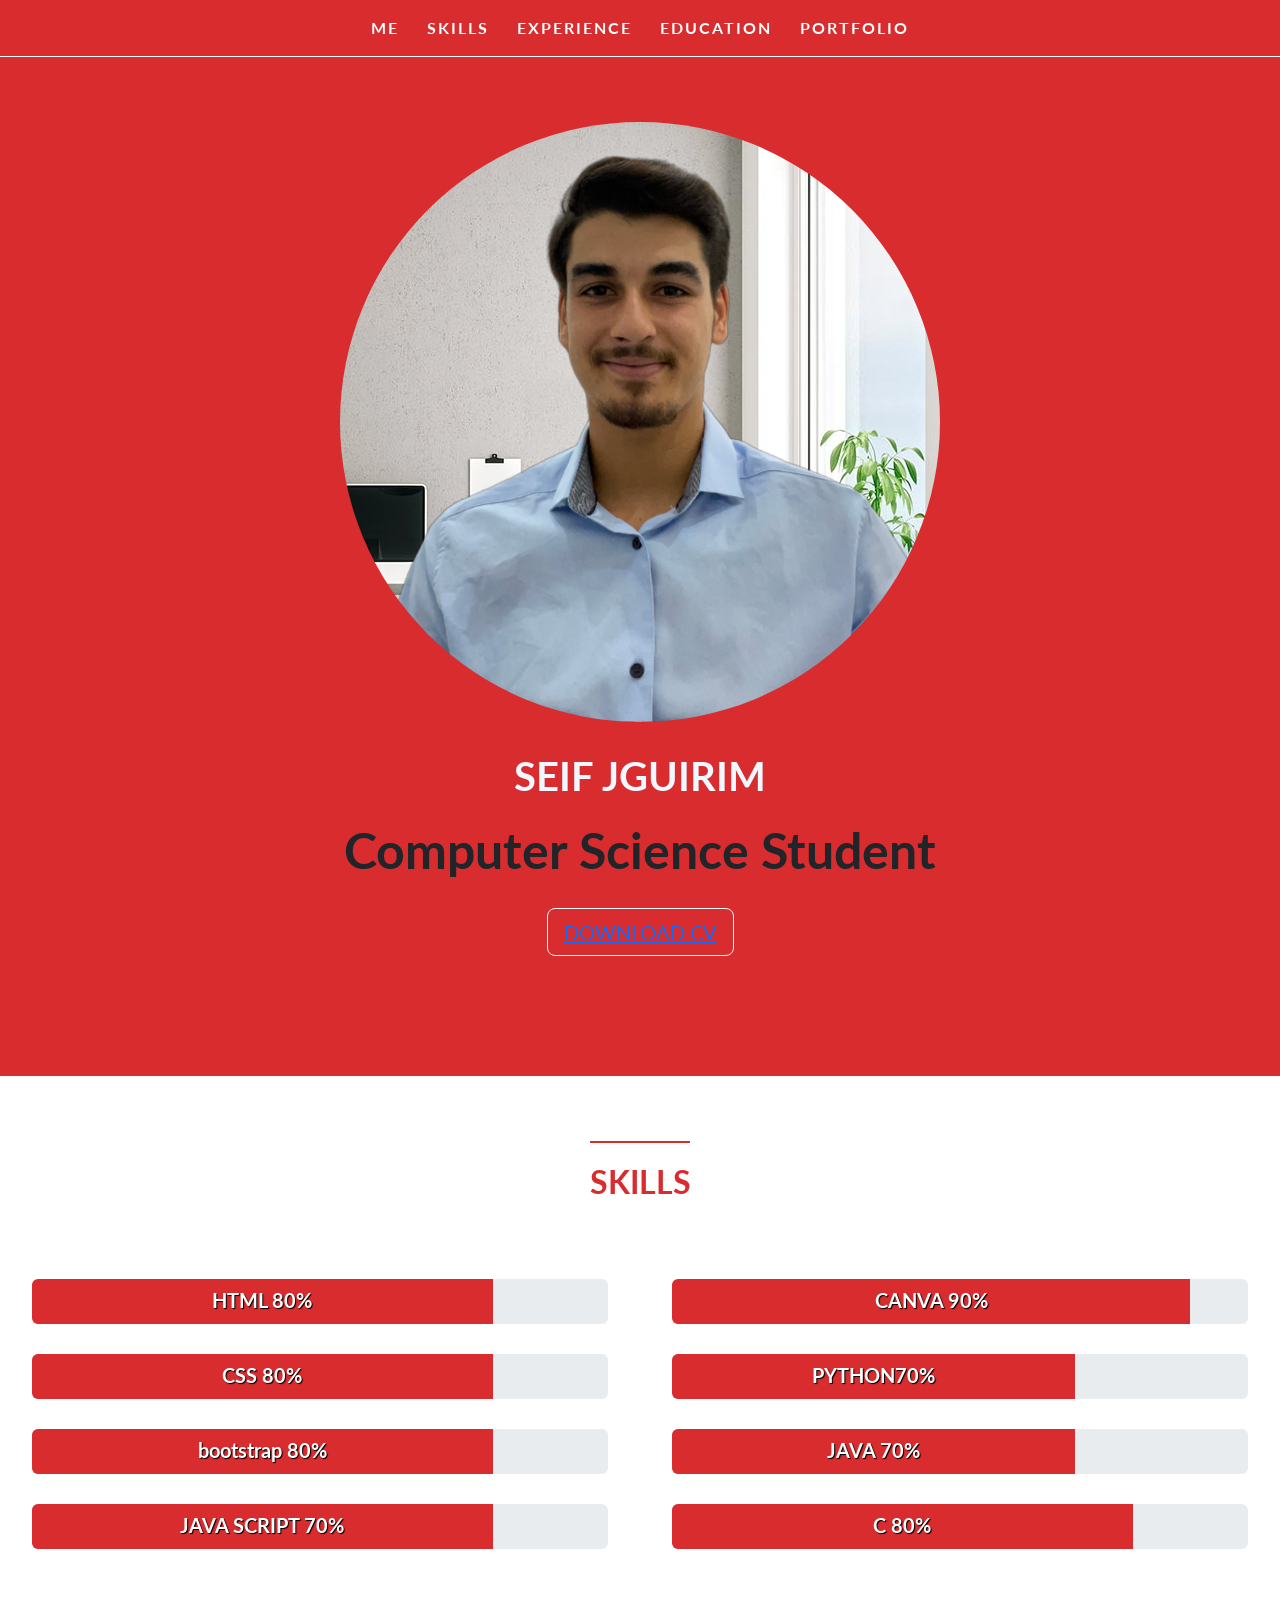
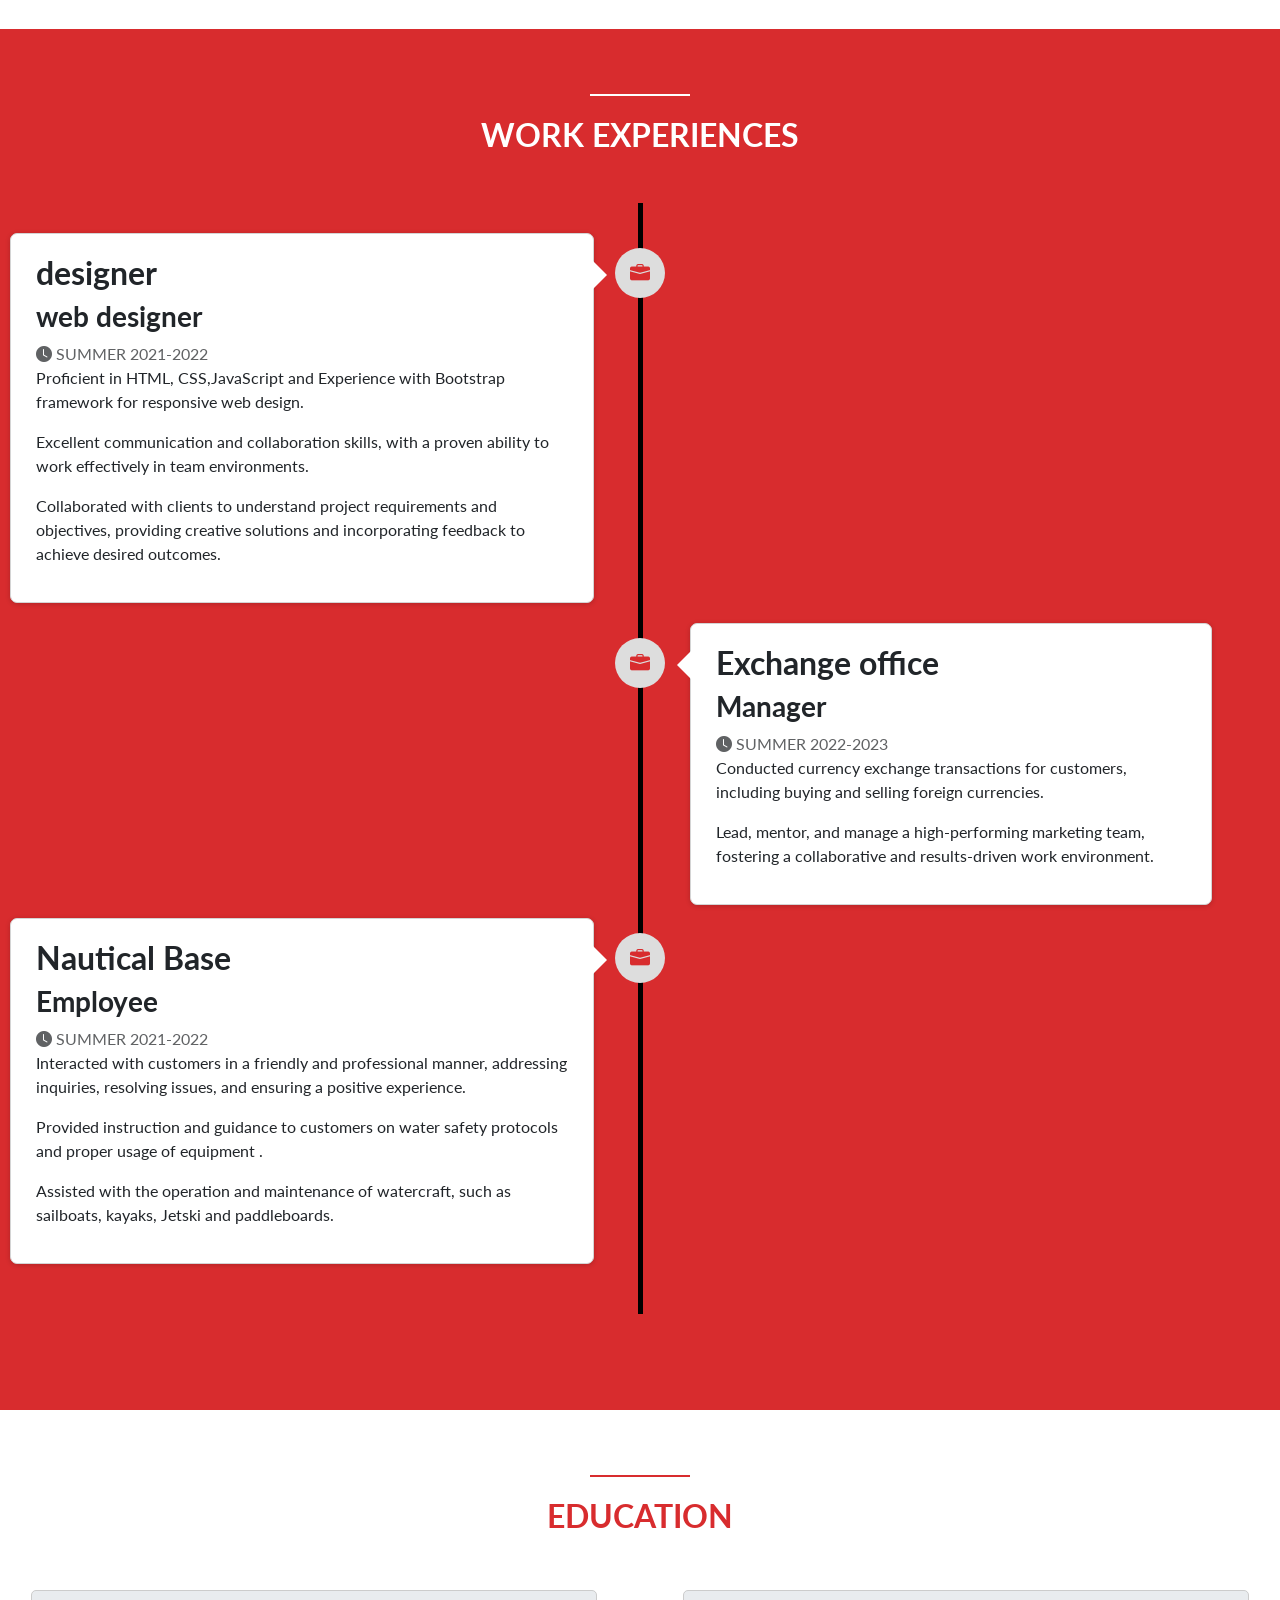
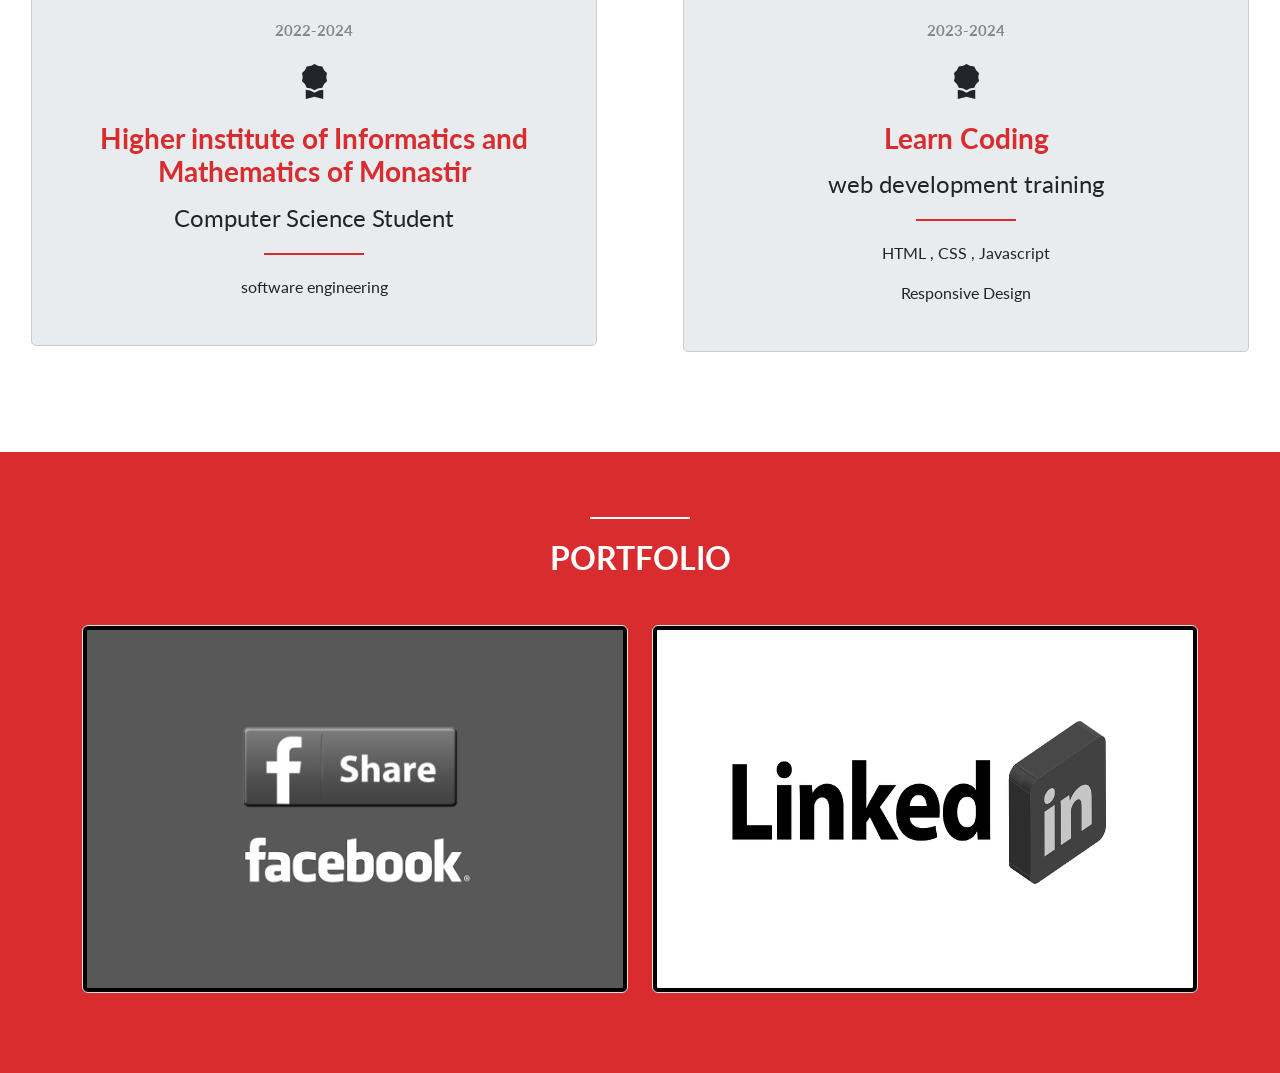
==== index.html @ d3e2238e "first commit" ====
<!DOCTYPE html>
<html>
    <head>
        <title>JGUIRIM SEIF</title>
        <meta charset="utf-8">
        <meta name="viewport" content="width=device-width" , initial= >
        <link href="https://cdn.jsdelivr.net/npm/bootstrap@5.3.2/dist/css/bootstrap.min.css" rel="stylesheet" integrity="sha384-T3c6CoIi6uLrA9TneNEoa7RxnatzjcDSCmG1MXxSR1GAsXEV/Dwwykc2MPK8M2HN" crossorigin="anonymous">
        <script src="https://cdn.jsdelivr.net/npm/bootstrap@5.3.2/dist/js/bootstrap.bundle.min.js" integrity="sha384-C6RzsynM9kWDrMNeT87bh95OGNyZPhcTNXj1NW7RuBCsyN/o0jlpcV8Qyq46cDfL" crossorigin="anonymous"></script>
        <link href='http://fonts.googleapis.com/css?family=Lato&subset=latin,latin-ext' rel='stylesheet' type='text/css'>
        <link rel="stylesheet" href="css/style.css">
        <script src="js/script.js"></script>
        <link rel="stylesheet" href="https://cdn.jsdelivr.net/npm/bootstrap-icons@1.11.3/font/bootstrap-icons.min.css">
    </head>
    <body data-bs-spy="scroll" data-bs-target="#mynavbar">
        <nav  id="mynavbar" class="navbar navbar-expand-lg bg-body-white sticky-top">
            <div class="container-fluid">
              <button class="navbar-toggler" type="button" data-bs-toggle="collapse" data-bs-target="#navbarNavAltMarkup" aria-controls="navbarNavAltMarkup" aria-expanded="false" aria-label="Toggle navigation">
                <span class="navbar-toggler-icon"></span>
              </button>
              <div class="collapse navbar-collapse" id="navbarNavAltMarkup">
                <div class="navbar-nav">
                  <a class="nav-link active" aria-current="page" href="#about">ME</a>
                  <a class="nav-link" href="#skills">Skills</a>
                  <a class="nav-link" href="#experienceProfesionnelle">Experience</a>
                  <a class="nav-link" href="#education">Education</a>
                  <a class="nav-link" href="#portfolio">Portfolio</a>
                </div>
              </div>
            </div>
          </nav>
        <section id="about" class="container-fluid">
            
            <div class="col-8 profile-pic" class="">
                <img src="pics\profile-pic2(3) (1).png" class="rounded-circle" >
            </div>
            <div class="heading">
                <h1 style="color: aliceblue;">Seif JGUIRIM</h1>
                <h3>Computer Science Student</h3>
                <button id="button1" type="button" class="btn btn-outline-light btn-lg">
                    <a href="docs/Seif JGUIRIM.pdf">Download Cv</a>
                </button>
            </div>
        </section>
        <section id = "skills">
            <div class="divider" ></div>
            <div class="heading">
                <h2>Skills</h2>
            </div>
            <div class="container-fluid">
                <div class="row">
                   <div class="col-lg-6">
                        <div class="progress1">
                            <div class="progress" role="progressbar" aria-label="Example with label" aria-valuenow="80" aria-valuemin="0" aria-valuemax="100">
                                <div class="progress-bar" style="width: 80%"><h5>HTML 80%</h5></div>
                            </div>
                        </div>
                        <div class="progress2">
                            <div class="progress" role="progressbar" aria-label="Example with label" aria-valuenow="50" aria-valuemin="0" aria-valuemax="100">
                                <div class="progress-bar" style="width: 80%"><h5>CSS 80%</h5></div>
                            </div>
                        </div>
                        <div class="progress3">
                            <div class="progress" role="progressbar" aria-label="Example with label" aria-valuenow="25" aria-valuemin="0" aria-valuemax="100">
                                <div class="progress-bar" style="width: 80%"><h5>bootstrap 80%</h5></div>
                            </div>
                        </div>
                        <div class="progress3">
                            <div class="progress" role="progressbar" aria-label="Example with label" aria-valuenow="25" aria-valuemin="0" aria-valuemax="100">
                                <div class="progress-bar" style="width: 80%"><h5>JAVA SCRIPT 70%</h5></div>
                            </div>
                        </div>
                   </div>
                    <div class="col-lg-6">
                        <div class="progress4">
                            <div class="progress" role="progressbar" aria-label="Example with label" aria-valuenow="25" aria-valuemin="0" aria-valuemax="100">
                                <div class="progress-bar" style="width: 90%"><h5>CANVA 90%</h5></div>
                            </div>
                        </div>
                        <div class="progress5">
                            <div class="progress" role="progressbar" aria-label="Example with label" aria-valuenow="100" aria-valuemin="0" aria-valuemax="100">
                                <div class="progress-bar" style="width: 70%"><h5>PYTHON70%</h5></div>
                            </div>
                        </div>
                        <div class="progress6">
                            <div class="progress" role="progressbar" aria-label="Example with label" aria-valuenow="25" aria-valuemin="0" aria-valuemax="100">
                                <div class="progress-bar" style="width: 70%"><h5>JAVA 70%</h5></div>
                            </div>
                        </div>
                        <div class="progress3">
                            <div class="progress" role="progressbar" aria-label="Example with label" aria-valuenow="25" aria-valuemin="0" aria-valuemax="100">
                                <div class="progress-bar" style="width: 80%"><h5>C 80%</h5></div>
                            </div>
                        </div>
                    </div>
                </div>
            </div>
        </section>
        <section id="experienceProfesionnelle">
            <div class="divider white"></div>
            <div class="heading">
                <h2>WORK EXPERIENCES </h2>
            </div>
            <ul class="timeline" >
                <li>
                    <div class="timeline-badge">
                        <span class="bi bi-briefcase-fill"></span>
                    </div>
                    <div class="timeline-panel-container">
                        <div class="timeline-panel">
                            <div class="timeline-heading">
                                <h2>designer</h2>
                                <h3>web designer</h3>
                                <span class="bi  bi-clock-fill"> SUMMER 2021-2022</span>
                            </div>
                            <div class="timeline-body">
                                        <p>Proficient in HTML, CSS,JavaScript and Experience with Bootstrap framework for responsive web design.</p>
                                        <p>Excellent communication and collaboration skills, with a proven ability to work effectively in team environments.</p>
                                        <p>Collaborated with clients to understand project requirements and objectives, providing creative solutions and incorporating feedback to achieve desired outcomes.</p>
                            </div>
                        </div>

                    </div>

                </li>
                <li>
                    <div class="timeline-badge">
                        <span class="bi bi-briefcase-fill"></span>
                    </div>
                    <div class="timeline-panel-container-inverted">
                        <div class="timeline-panel">
                            <div class="timeline-heading">
                                <h2>Exchange office</h2>
                                <h3>Manager </h3>
                                <span class="bi  bi-clock-fill"> SUMMER 2022-2023</span>
                        
                            </div>
                            <div class="timeline-body">
                                        <p>Conducted currency exchange transactions for customers, including buying and selling foreign currencies.</p>
                                        <p>Lead, mentor, and manage a high-performing marketing team, fostering a collaborative and results-driven work environment.</p>
                            </div>
                        </div>
                    </div>
                </li>
                <li>
                    <div class="timeline-badge">
                        <span class="bi bi-briefcase-fill"></span>
                    </div>
                    <div class="timeline-panel-container2">
                        <div class="timeline-panel">
                            <div class="timeline-heading">
                                <h2>Nautical Base</h2>
                                <h3>Employee</h3>
                                <span class="bi  bi-clock-fill"> SUMMER 2021-2022</span>
                            </div>
                            <div class="timeline-body">
                                        <p>Interacted with customers in a friendly and professional manner, addressing inquiries, resolving issues, and ensuring a positive experience.</p>
                                        <p>Provided instruction and guidance to customers on water safety protocols and proper usage of equipment .</p>
                                        <p>Assisted with the operation and maintenance of watercraft, such as sailboats, kayaks, Jetski and paddleboards.</p> 
                            </div>
                        </div>

                    </div>
                </li>
                

            </ul>

        </section>
        <section id="education">
            <div class="divider red"></div>
            <div class="heading">
                <h2>EDUCATION</h2>
            </div>
            <div class="row">
                <div class="col-md-6">
                    <div class="education-block">
                        <h5>2022-2024</h5>
                        <span class="bi bi-award-fill"></span>
                        <h3>Higher institute of Informatics and Mathematics of Monastir</h3>
                        <h4>Computer Science Student</h4>
                        <div class="divider"></div>
                        <p>software engineering</p>  
                    </div>
                </div>
                <div class="col-md-6">
                        <div class="education-block">
                            <h5>2023-2024</h5>
                            <span class="bi bi-award-fill"></span>
                            <h3>Learn Coding</h3>
                            <h4>web development training</h4>
                            <div class="divider"></div>
                            <p>HTML , CSS , Javascript </p>
                            <p>Responsive Design</p>
                    </div>
                </div>
            </div>


        </section>
        <section id="portfolio">
            <div class="container">
                <div class="divider white"></div>
                <div class="heading">
                    <h2>PORTFOLIO</h2>
                </div>
                <div class="row">
                    <div class="col-md-6">
                        <a href="https://www.facebook.com/jguirim.seif/" target="_blank">
                            <img src="pics/facebook_share.png" class="img-thumbnail" alt="facebook share">
                        </a>
                    </div>
                    <div class="col-md-6">
                        <a href="https://www.linkedin.com/in/seif-jguirim-89218024a/">
                            <img id="img2" src="pics/linkedin.png" class="img-thumbnail" alt="linkedin">
                        </a>
                    </div>
                
                </div>  
            </div>
        </section>
        
    </body>
</html>
---- css/style.css ----
/*GENERAL*/
body{
    font-family: 'Lato', sans-serif;
}
h1,h2,h3,h4,h5,h6 {
    font-weight: bold;
}
img{
    max-width: 100%;
    height: auto;
}
section{
    padding: 65px 0 80px 0;

}
section .heading{
    text-align: center;
    padding-bottom: 40px;


}
section .heading h2{
    text-transform: uppercase;
}
.divider{
    width: 100px;
    height: 2px;
    background-color: #d82c2e;
    margin: 0 auto 20px;

}
.divider.white{
    background-color: white;
}

/*NAVBAR*/
.navbar {
    background-color: #d82c2e;
    letter-spacing: 2px;
    text-transform: uppercase;
    font-weight: bold;
    border-bottom: 1px solid white;

}
.navbar-nav{
    margin: 0 auto;
    text-align: center;
}
.nav-link {
    color: white !important;
    margin: 0 6px;
}
.nav-link-active, 
.nav-link:hover{
    background-color: white;
    color: #d82c2e !important;

}


/*   ABOUT  */



#about {
    background-color: #d82c2e;
}
.profile-pic{
    text-align: center;
    margin: 0px auto 30px;
}
#about .heading h1{
    color: white;
    text-transform: uppercase;
    margin-bottom: 20px;
}
#about .heading h3{
    font-size: 50px;

}
#button1{
    
    text-transform: uppercase;
    margin-top:20px;
    color: white !important;

}
/* Skills*/
#skills .heading h2{
    color : #d82c2e;

}
#skills .progress{
    height: 45px;
    margin: 30px 20px;

}
#skills .progress:last-child {
    margin-bottom: 0px;

}
#skills .progress-bar{
    background-color: #d82c2e;
}
#skills .progress-bar h5{
    text-shadow: 1px 1px 1px black;
    margin-bottom: 3px;
}

/*WORK EXPERIENCE*/
#experienceProfesionnelle{
    background-color:#d82c2e ;
}
.heading h2{
    color: white;
    font-family: ;
}
.timeline-badge{
   
    color: #d82c2e;

}
ul{
    list-style: none;
}
.timeline{
    padding: 30px 10px;
    position: relative;
}
.timeline:before{
    content:" " ;
    top: 0;
    bottom: 0px;
    position: absolute;
    background-color: black;
    width: 5px;
    left: 50%;
    margin-left: -2.5px;

}
.timeline >li {
    margin-bottom: 20px;
    position: relative;
}
.timeline > li:after {
    clear: both;

}
.timeline >li : before, .timeline > li:after {
    content : " ";
    display :table;
}
.timeline-badge {
    color: #d82c2e;
    width: 50px;
    line-height: 50px;
    font-size: 20px;
    text-align:center;
    position:absolute;
    top: 15px;
    margin-left: -25px;
    border-radius: 50%;
    background-color: #ddd;
    left: 50%;
}
.timeline-panel-container{
    width: 51.5%;
    
}
.timeline-panel-container-inverted{
    width: 46%;
    float: right;

}

.timeline-panel-container2{
    width: 51.5%;
    margin-top:25%;
    
}

.timeline-panel {
    width: 90%;
    /*float: right;*/
    background-color: #fff;
    margin-right: 40px;
    border: 1px solid #d4d4d4;
    border-radius: 7px;
    padding: 20px 25px;
    position: relative;
    box-shadow: 0 1px 5px rgba(0,0,0, 0.175);   
}
.timeline-panel:after{
    position: absolute;
    top: 27px;
    right: -14px;
    display: inline-block;
    border-top: 14px solid transparent;
    border-left: 14px solid #fff;
    border-right: 0 solid #fff;
    border-bottom: 14px solid transparent;
    content: " ";
}
.timeline-panel-container-inverted .timeline-panel:after{
    border-left-width: 0;
    border-right-width: 14px;
    left: -14px;
    right: auto;

}
.bi-clock-fill{
    color: #606264;

}
/*Education*/
#education .heading h2 {
    color: #d82c2e;
    margin: 15px 0px;
}
.education-block {
    width: 90%;
    margin: 0 auto;
    text-align: center;
    padding: 30px;
    background: #e9ecef;
    border-radius: 5px;
    border: 1px solid #ccc;
    margin-bottom: 20px;
}
.education-block h5 {
    color: #888;
    font-size: 15px;
    margin-bottom:  15px;

}
.education-block span {
    font-size: 35px;
}
.education-block h3{
    color: #d82c2e;
    margin: 15px 0px;

}
.education-block h4{
    margin-bottom: 20px;
    font-weight: normal ;
}

/*Portfolio*/
#portfolio {
    background-color: #d82c2e;
}
#portfolio .heading h2{
    color: white;
}
#portfolio img {
    height: 100%;
    width: 100%;
    filter: grayscale(100%);
    background-color: black;
    -webkit-filter: grayscale(100%);
} 
#portfolio img:hover{
    filter: none;
    -webkit-filter: none;
}
#portfolio .col-md-4{
    margin-bottom: 20px;
}
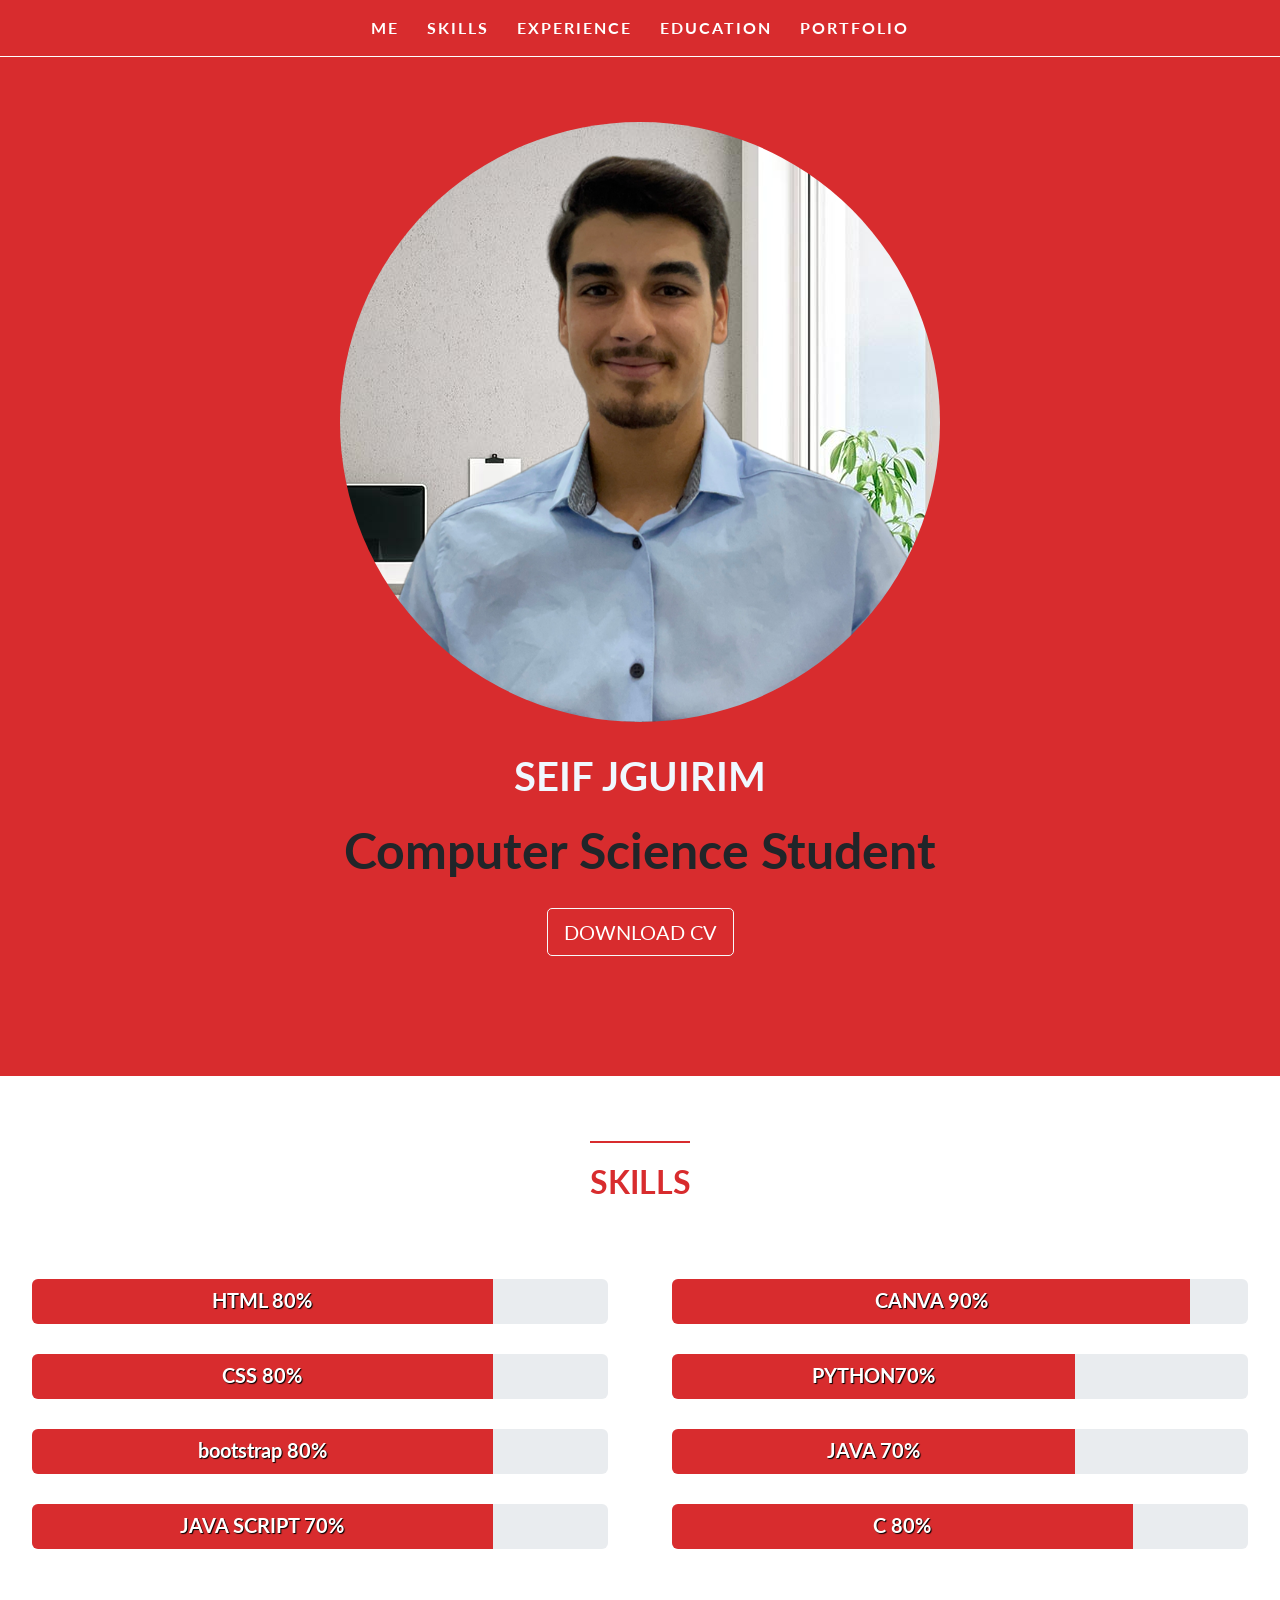
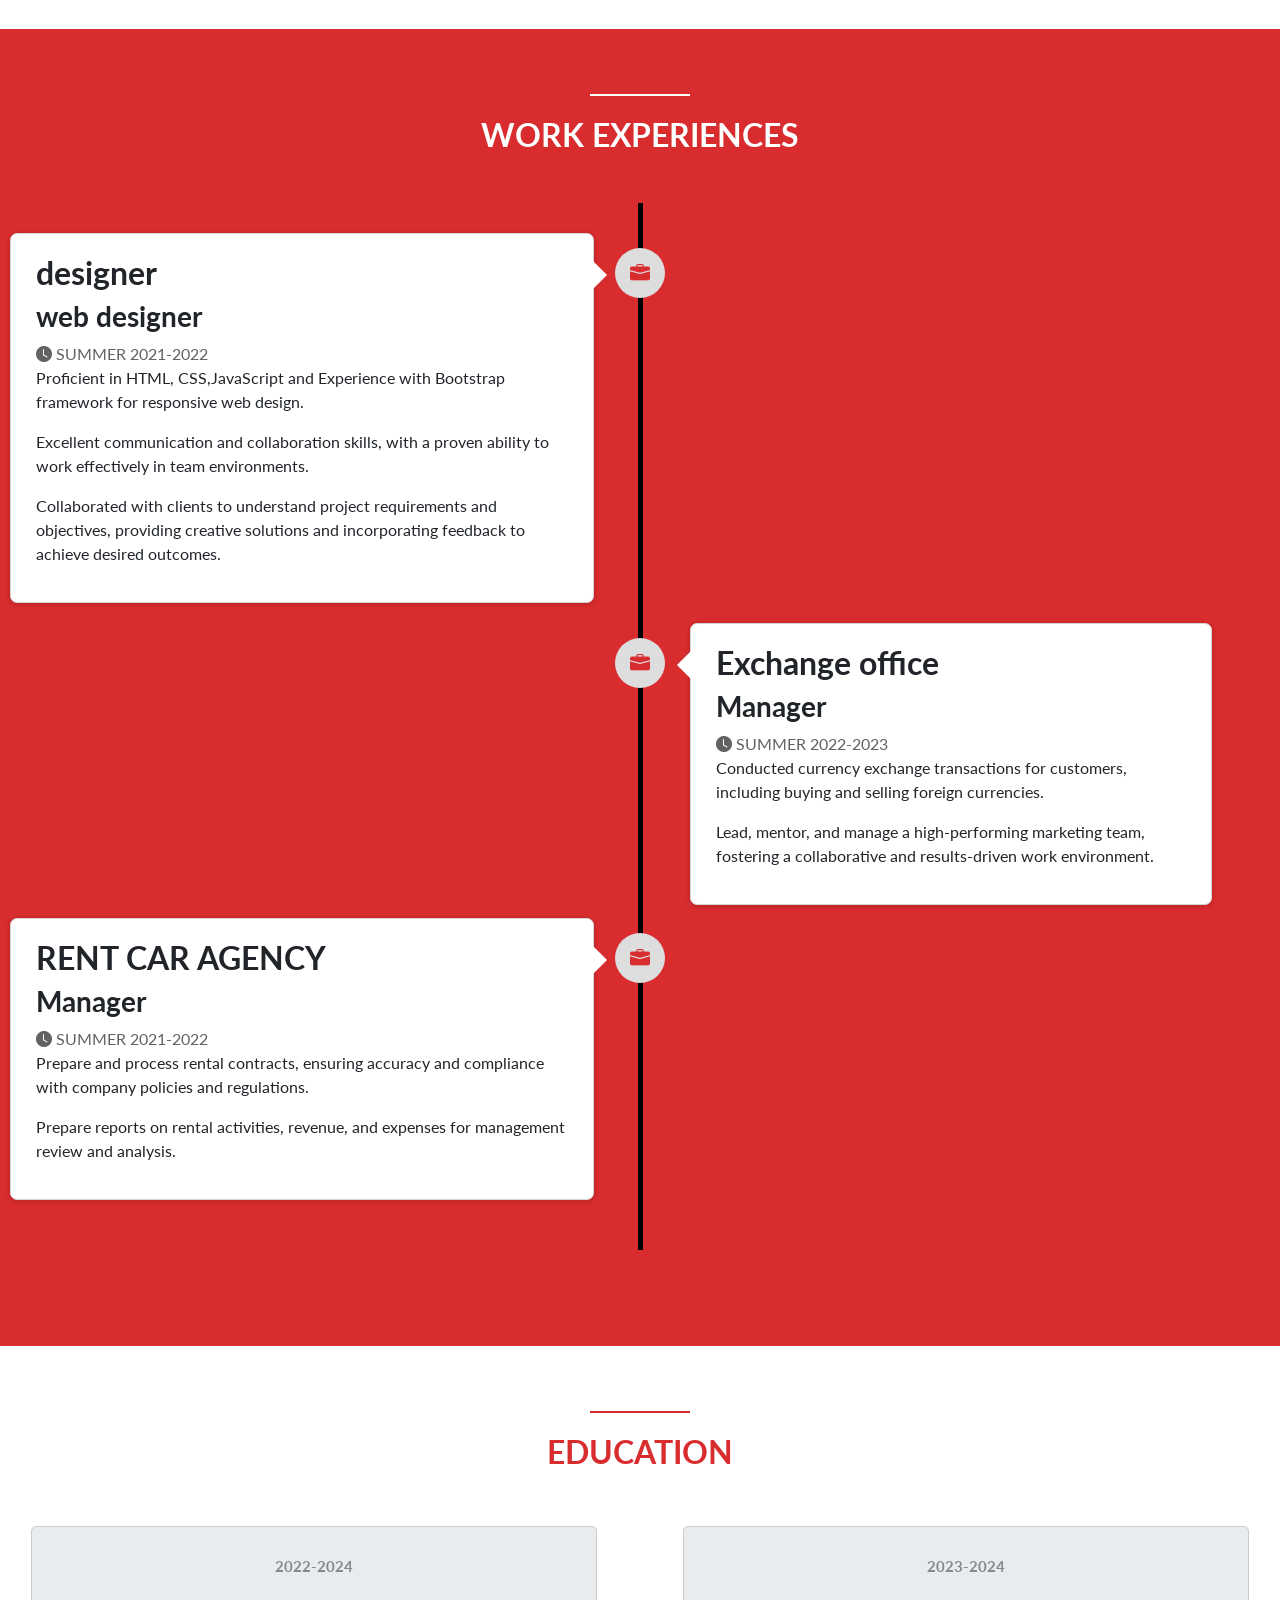
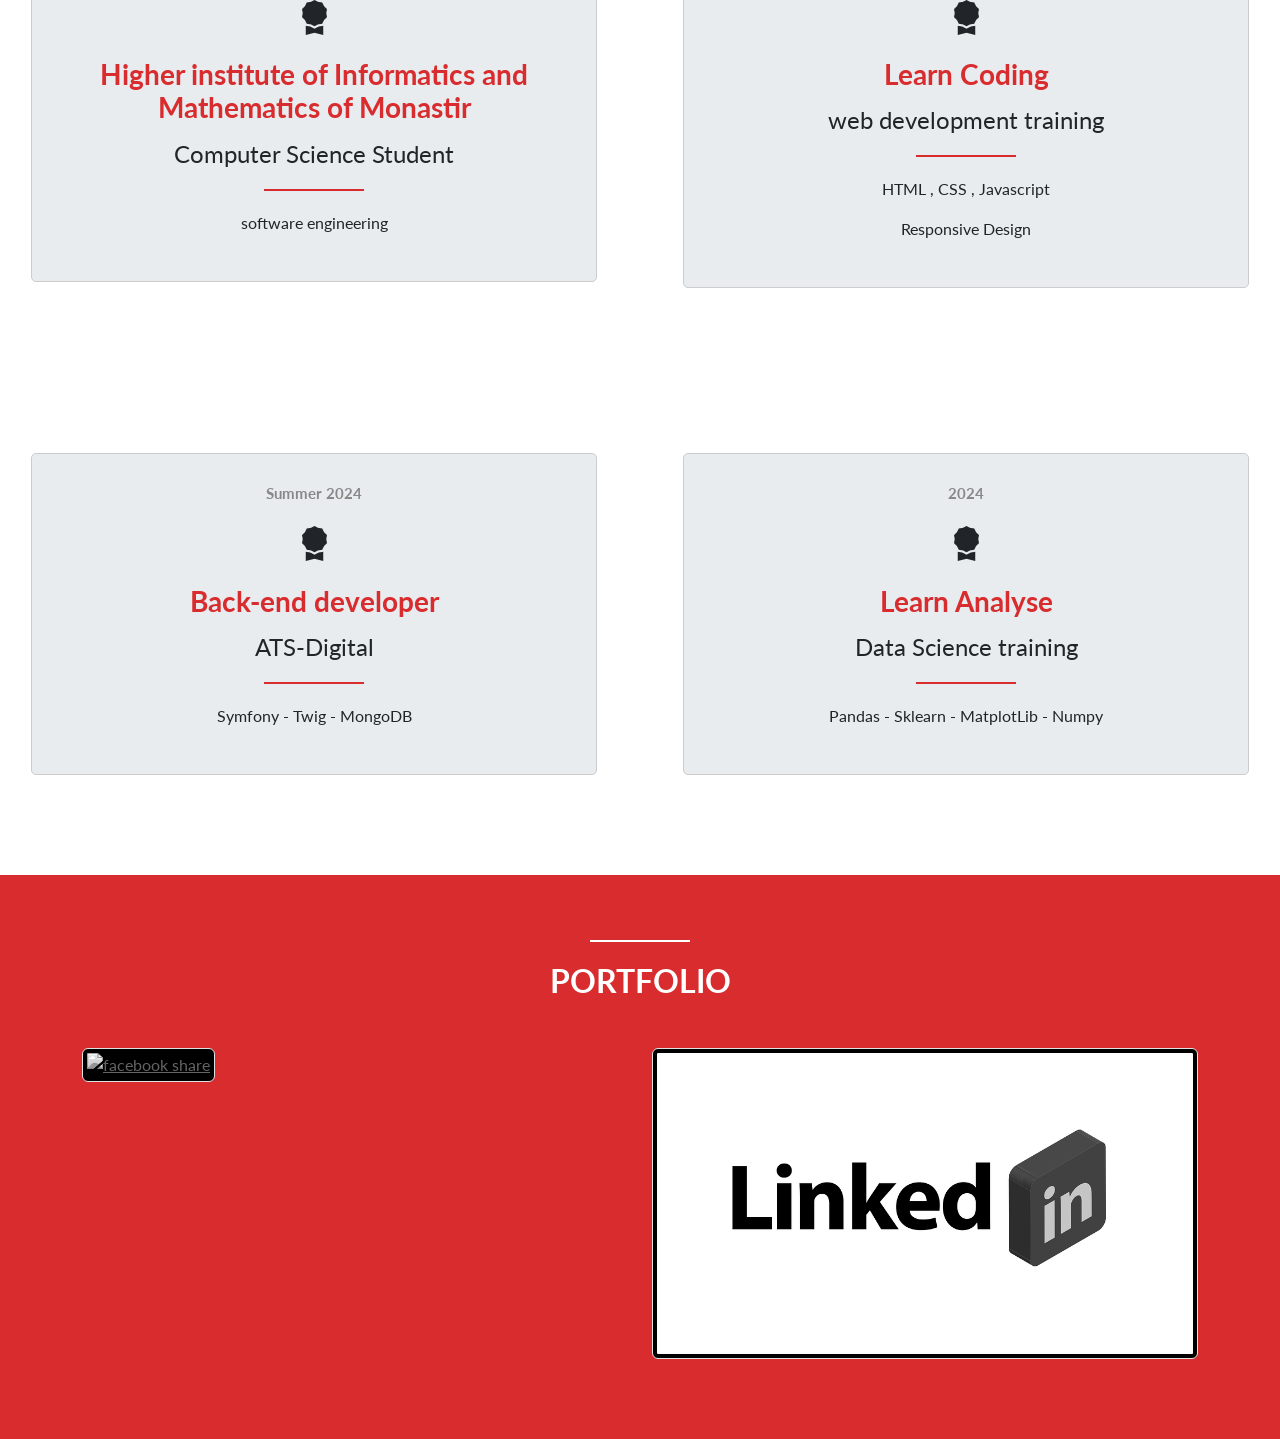
==== commit fcbbf1dd: "Suppression des fichiers inutiles" ====
--- a/index.html
+++ b/index.html
@@ -37,8 +37,25 @@
                 <h1 style="color: aliceblue;">Seif JGUIRIM</h1>
                 <h3>Computer Science Student</h3>
                 <button id="button1" type="button" class="btn btn-outline-light btn-lg">
-                    <a href="docs/Seif JGUIRIM.pdf">Download Cv</a>
+                    <a href="docs/CVanglais.pdf">Download CV</a>
                 </button>
+                
+                <style>
+                    #button1 {
+                        border-radius: 5px;
+                        padding: 8px 16px;
+                    }
+                
+                    #button1:hover {
+                        background-color: #f8f9fa; /* Light background on hover */
+                    }
+                
+                    .btn a {
+                        text-decoration: none;
+                        color: inherit;
+                    }
+                </style>
+                
             </div>
         </section>
         <section id = "skills">
@@ -148,14 +165,18 @@
                     <div class="timeline-panel-container2">
                         <div class="timeline-panel">
                             <div class="timeline-heading">
-                                <h2>Nautical Base</h2>
-                                <h3>Employee</h3>
+                                <h2>RENT CAR AGENCY</h2>
+                                <h3>Manager</h3>
                                 <span class="bi  bi-clock-fill"> SUMMER 2021-2022</span>
                             </div>
                             <div class="timeline-body">
-                                        <p>Interacted with customers in a friendly and professional manner, addressing inquiries, resolving issues, and ensuring a positive experience.</p>
-                                        <p>Provided instruction and guidance to customers on water safety protocols and proper usage of equipment .</p>
-                                        <p>Assisted with the operation and maintenance of watercraft, such as sailboats, kayaks, Jetski and paddleboards.</p> 
+                                        <p>Prepare and process rental contracts, ensuring accuracy and
+                                            compliance with company policies and regulations.
+                                            </p>
+                                        <p>Prepare reports on rental activities, revenue, and expenses for
+                                            management review and analysis.
+                                            </p>
+                                        
                             </div>
                         </div>
 
@@ -193,6 +214,37 @@
                             <p>Responsive Design</p>
                     </div>
                 </div>
+
+            </div>
+
+
+        </section>
+        <section id="experiences2">
+            
+            <div class="row">
+                <div class="col-md-6">
+                    <div class="experience-block">
+                        <h5>Summer 2024</h5>
+                        <span class="bi bi-award-fill"></span>
+                        <h3>Back-end developer </h3>
+                        <h4> ATS-Digital</h4>
+                        <div class="divider"></div>
+                        <p>Symfony - Twig - MongoDB</p>
+                       
+                    </div>
+                </div>
+                <div class="col-md-6">
+                        <div class="experience-block">
+                            <h5>2024</h5>
+                            <span class="bi bi-award-fill"></span>
+                            <h3>Learn Analyse</h3>
+                            <h4>Data Science training</h4>
+                            <div class="divider"></div>
+                            <p>Pandas - Sklearn - MatplotLib - Numpy</p>
+                            <p></p>
+                    </div>
+                </div>
+                
             </div>
 
 
@@ -205,8 +257,8 @@
                 </div>
                 <div class="row">
                     <div class="col-md-6">
-                        <a href="https://www.facebook.com/jguirim.seif/" target="_blank">
-                            <img src="pics/facebook_share.png" class="img-thumbnail" alt="facebook share">
+                        <a href="https://github.com/jguirim-seif" target="_blank">
+                            <img src="pics/githubpic.jpg" class="img-thumbnail" alt="facebook share">
                         </a>
                     </div>
                     <div class="col-md-6">
--- a/css/style.css
+++ b/css/style.css
@@ -246,6 +246,36 @@
     font-weight: normal ;
 }
 
+
+.experience-block {
+    width: 90%;
+    margin: 0 auto;
+    text-align: center;
+    padding: 30px;
+    background: #e9ecef;
+    border-radius: 5px;
+    border: 1px solid #ccc;
+    margin-bottom: 20px;
+}
+.experience-block h5 {
+    color: #888;
+    font-size: 15px;
+    margin-bottom:  15px;
+
+}
+.experience-block span {
+    font-size: 35px;
+}
+.experience-block h3{
+    color: #d82c2e;
+    margin: 15px 0px;
+
+}
+.experience-block h4{
+    margin-bottom: 20px;
+    font-weight: normal ;
+}
+
 /*Portfolio*/
 #portfolio {
     background-color: #d82c2e;
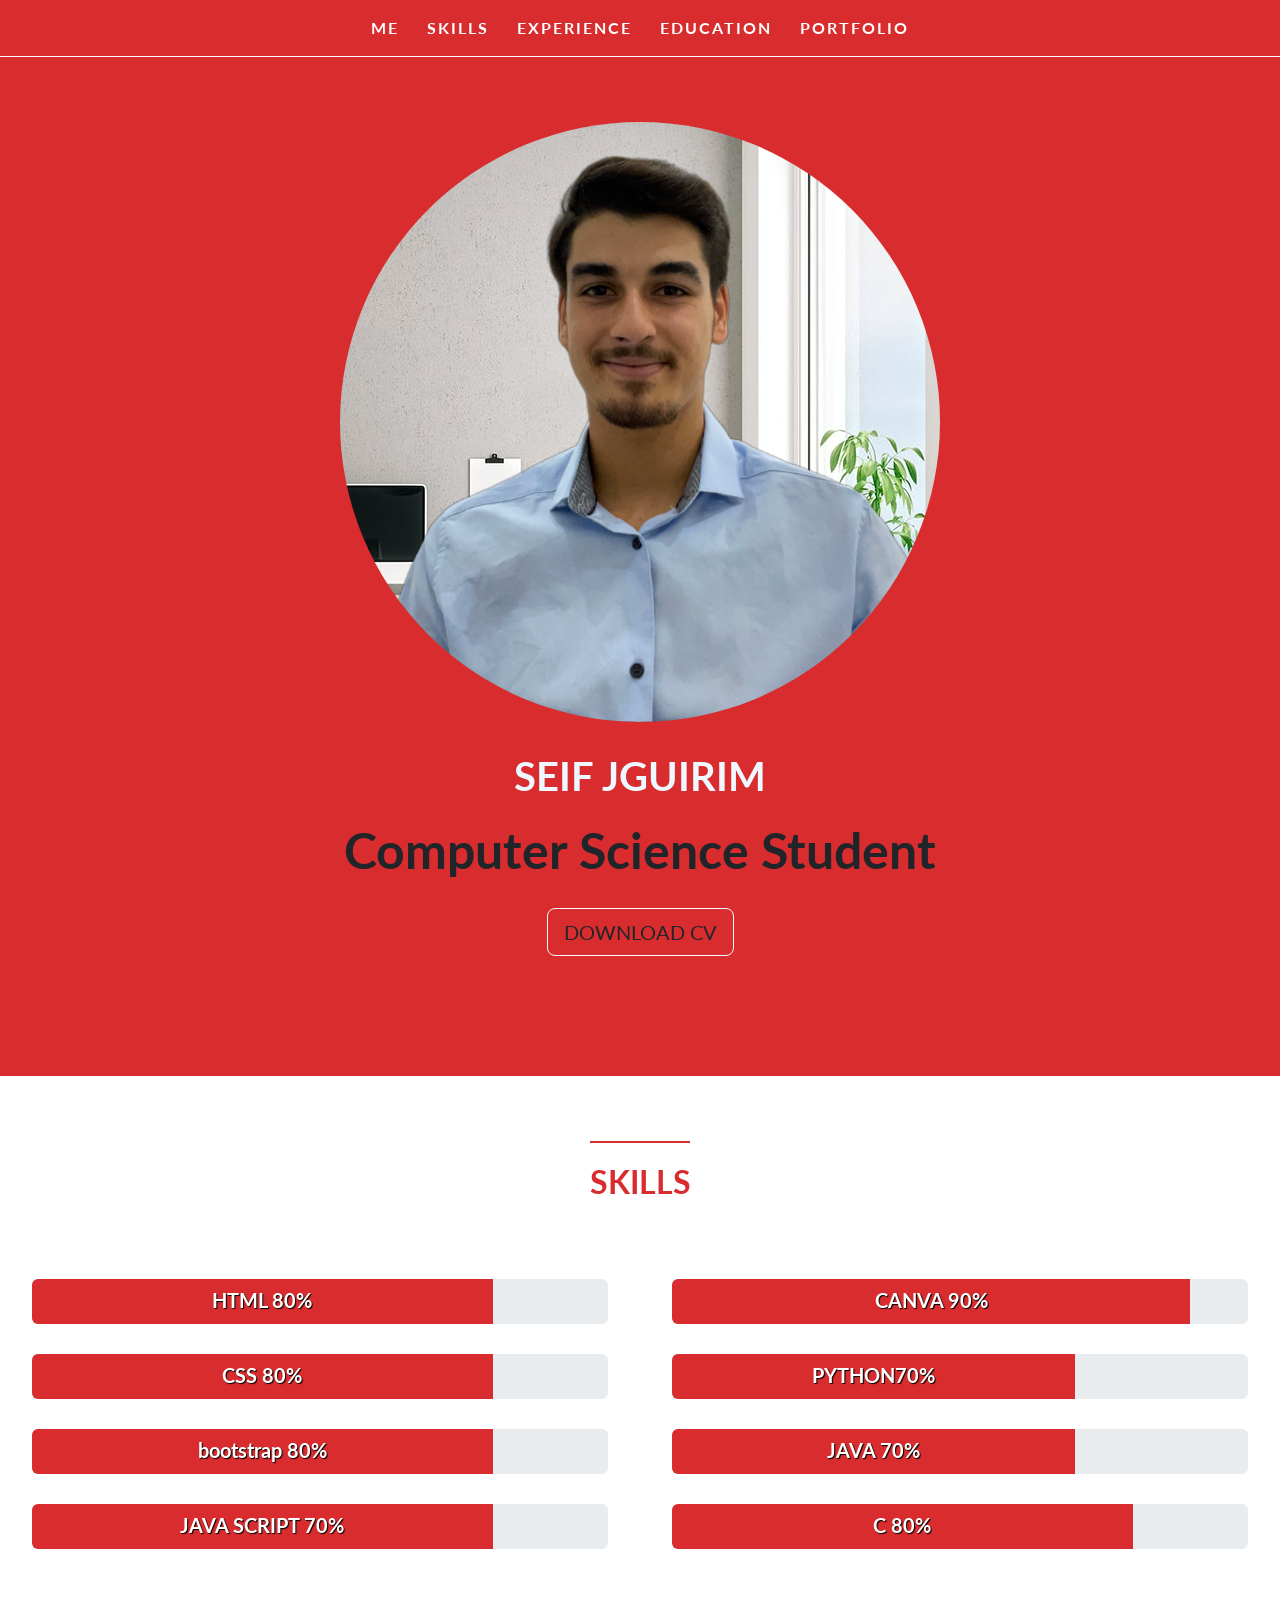
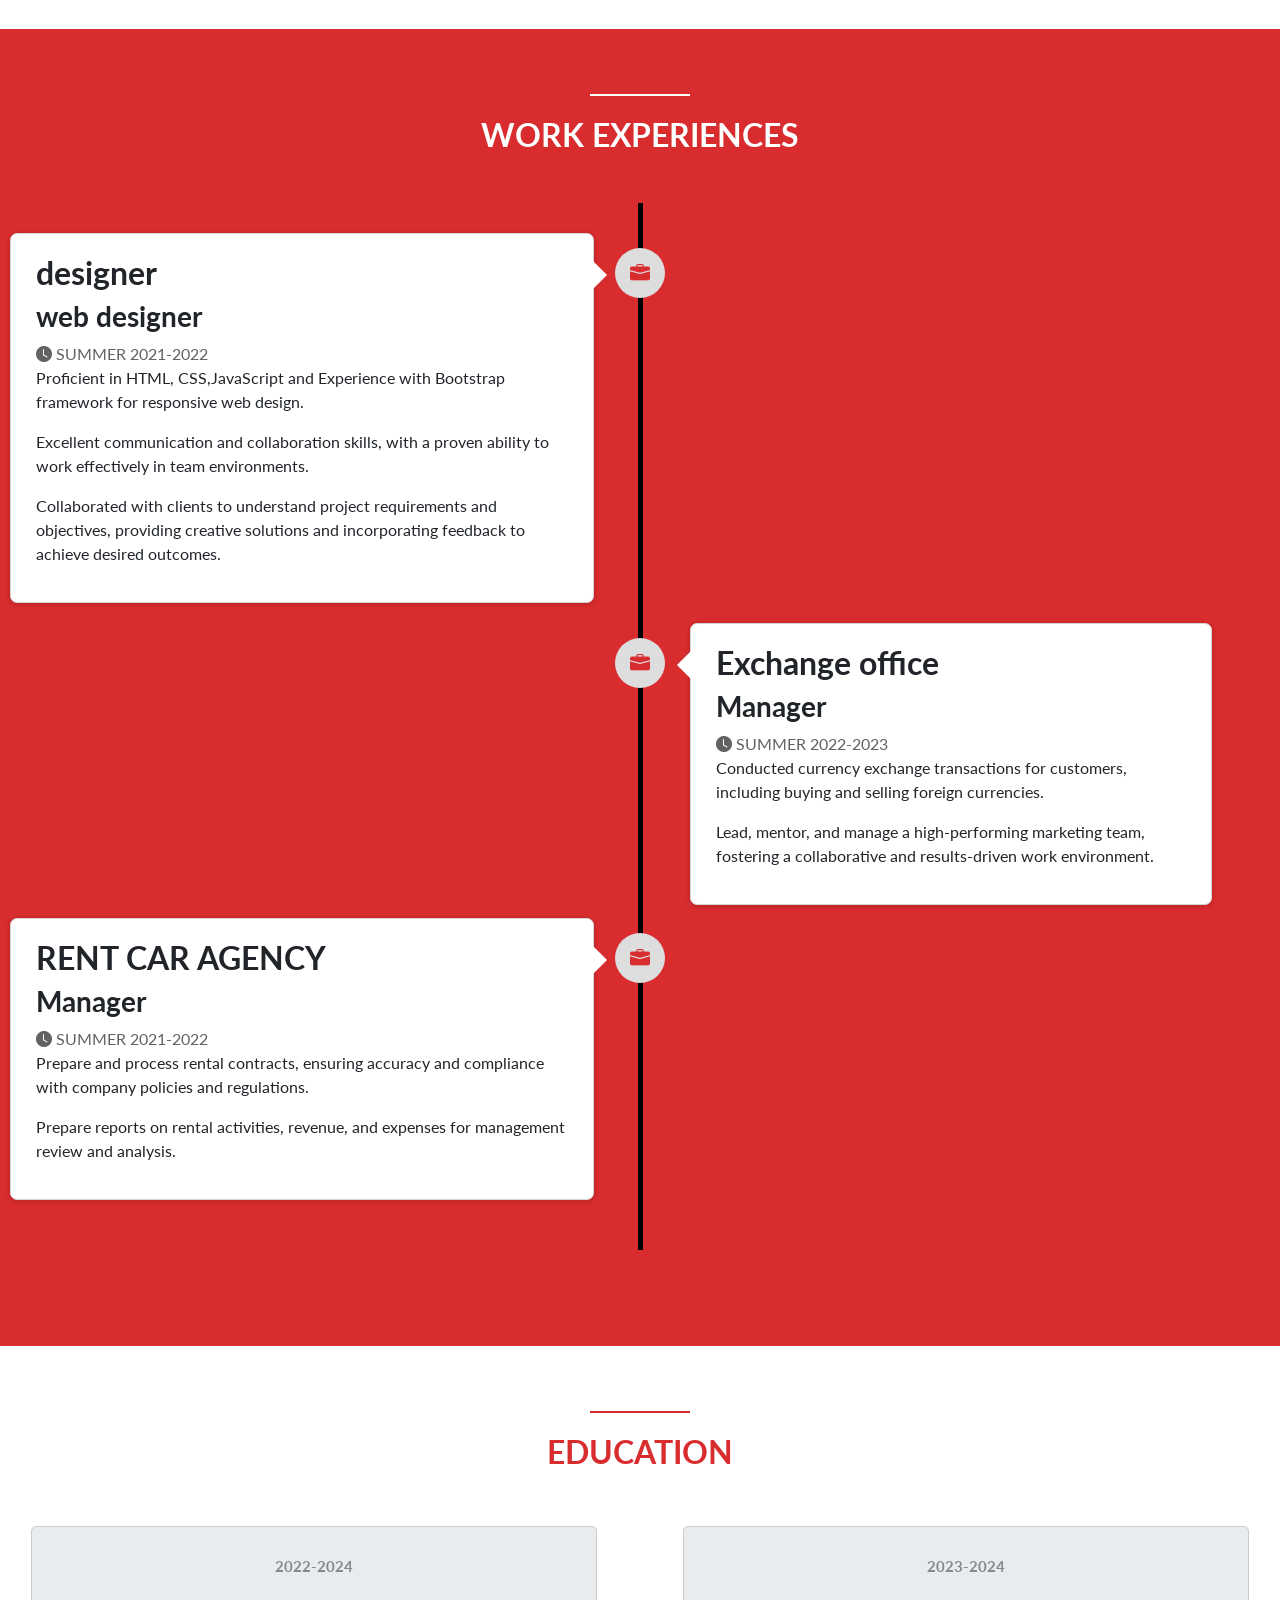
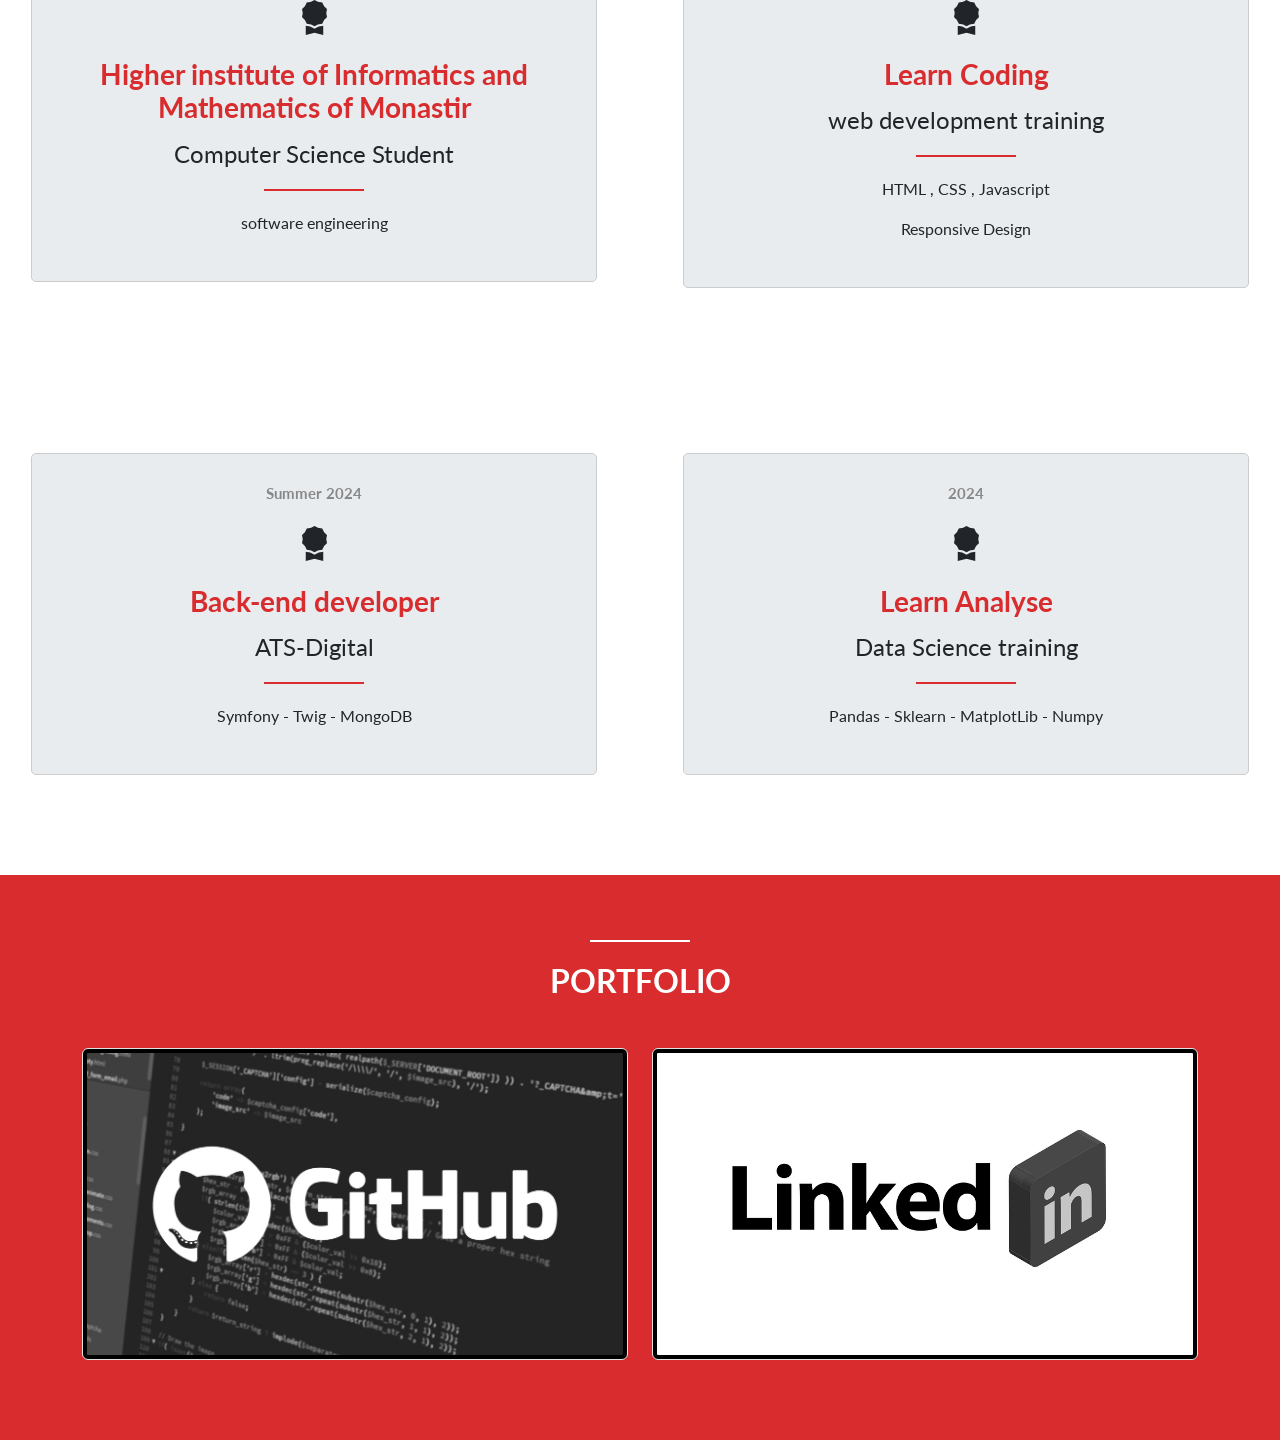
==== commit c4eaedc7: "Update" ====
--- a/index.html
+++ b/index.html
@@ -3,7 +3,8 @@
     <head>
         <title>JGUIRIM SEIF</title>
         <meta charset="utf-8">
-        <meta name="viewport" content="width=device-width" , initial= >
+        <meta name="viewport" content="width=device-width, initial-scale=1">
+
         <link href="https://cdn.jsdelivr.net/npm/bootstrap@5.3.2/dist/css/bootstrap.min.css" rel="stylesheet" integrity="sha384-T3c6CoIi6uLrA9TneNEoa7RxnatzjcDSCmG1MXxSR1GAsXEV/Dwwykc2MPK8M2HN" crossorigin="anonymous">
         <script src="https://cdn.jsdelivr.net/npm/bootstrap@5.3.2/dist/js/bootstrap.bundle.min.js" integrity="sha384-C6RzsynM9kWDrMNeT87bh95OGNyZPhcTNXj1NW7RuBCsyN/o0jlpcV8Qyq46cDfL" crossorigin="anonymous"></script>
         <link href='http://fonts.googleapis.com/css?family=Lato&subset=latin,latin-ext' rel='stylesheet' type='text/css'>
@@ -31,30 +32,16 @@
         <section id="about" class="container-fluid">
             
             <div class="col-8 profile-pic" class="">
-                <img src="pics\profile-pic2(3) (1).png" class="rounded-circle" >
+                <img src="pics/profile-pic2(3) (1).png" class="rounded-circle" >
             </div>
             <div class="heading">
                 <h1 style="color: aliceblue;">Seif JGUIRIM</h1>
                 <h3>Computer Science Student</h3>
                 <button id="button1" type="button" class="btn btn-outline-light btn-lg">
-                    <a href="docs/CVanglais.pdf">Download CV</a>
+                    <a href="docs/CVanglais.pdf" class="text-decoration-none text-dark">Download CV</a>
                 </button>
                 
-                <style>
-                    #button1 {
-                        border-radius: 5px;
-                        padding: 8px 16px;
-                    }
-                
-                    #button1:hover {
-                        background-color: #f8f9fa; /* Light background on hover */
-                    }
-                
-                    .btn a {
-                        text-decoration: none;
-                        color: inherit;
-                    }
-                </style>
+                
                 
             </div>
         </section>
